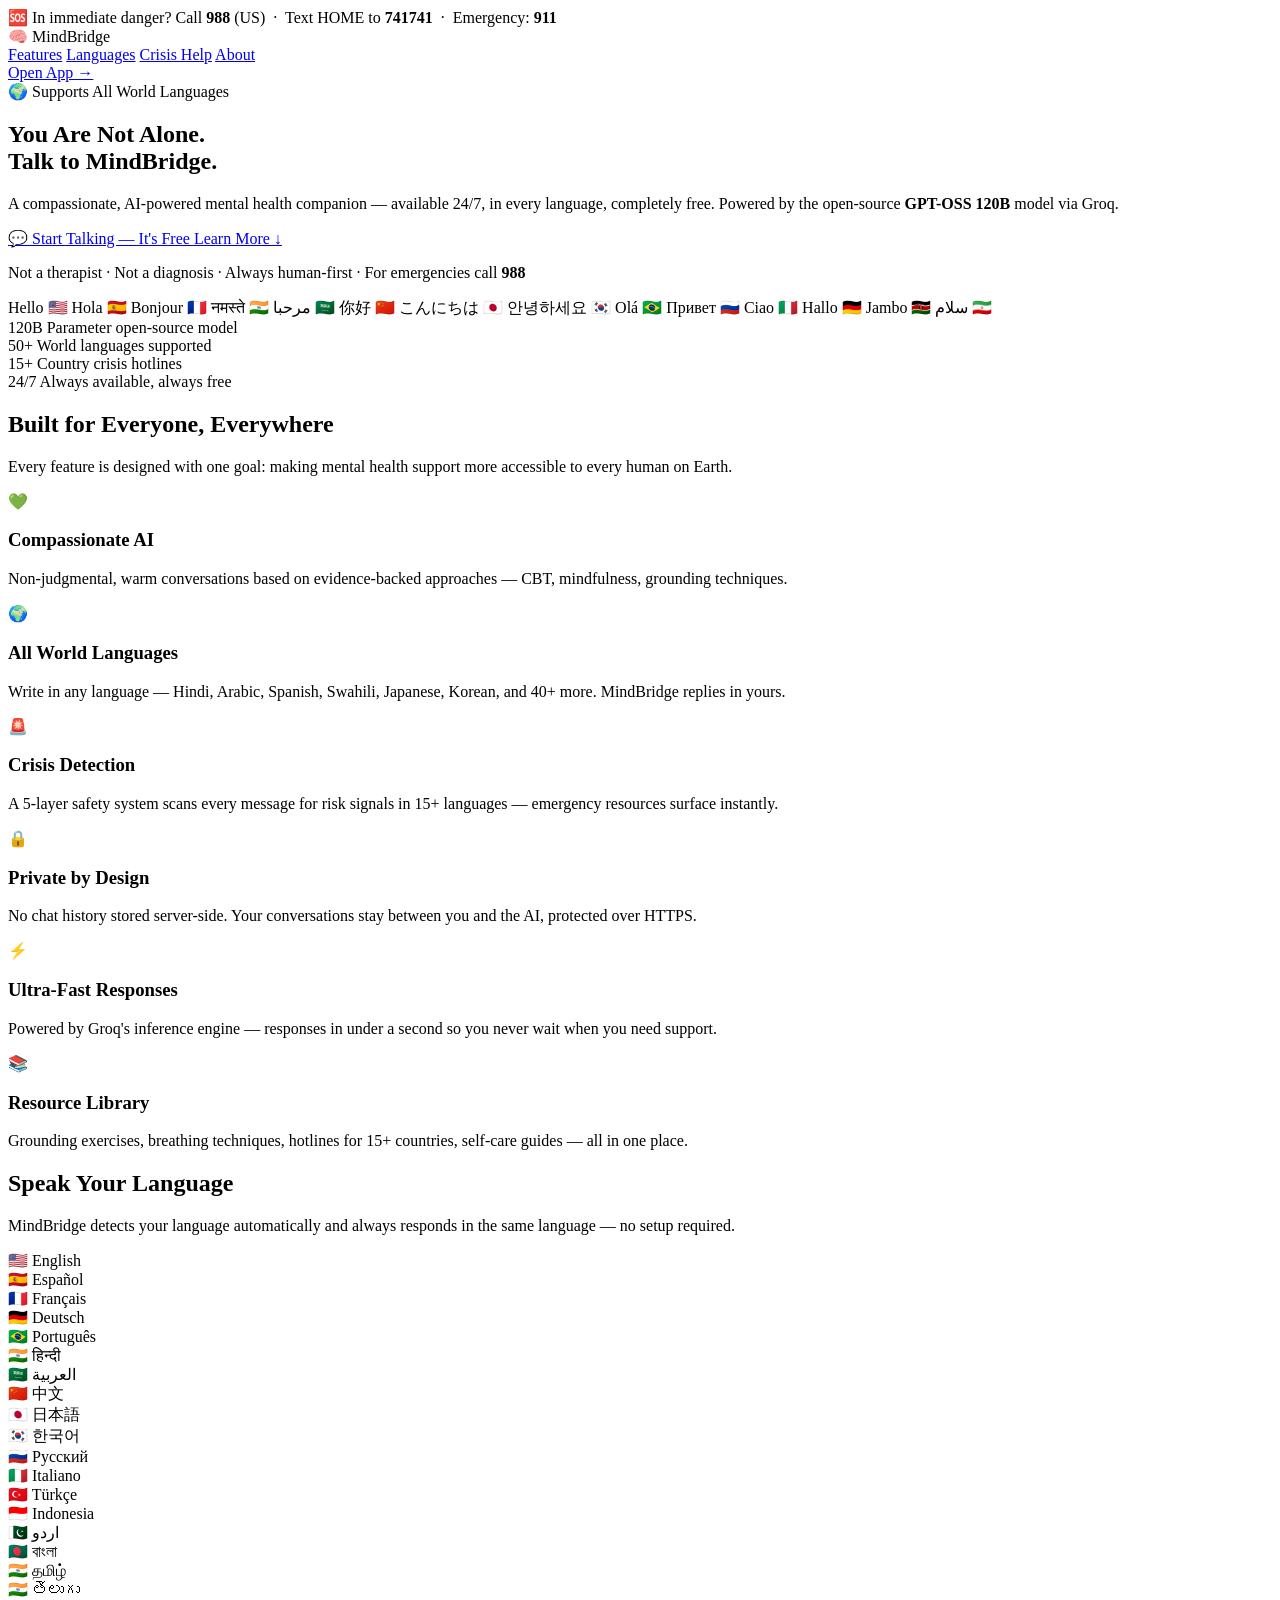
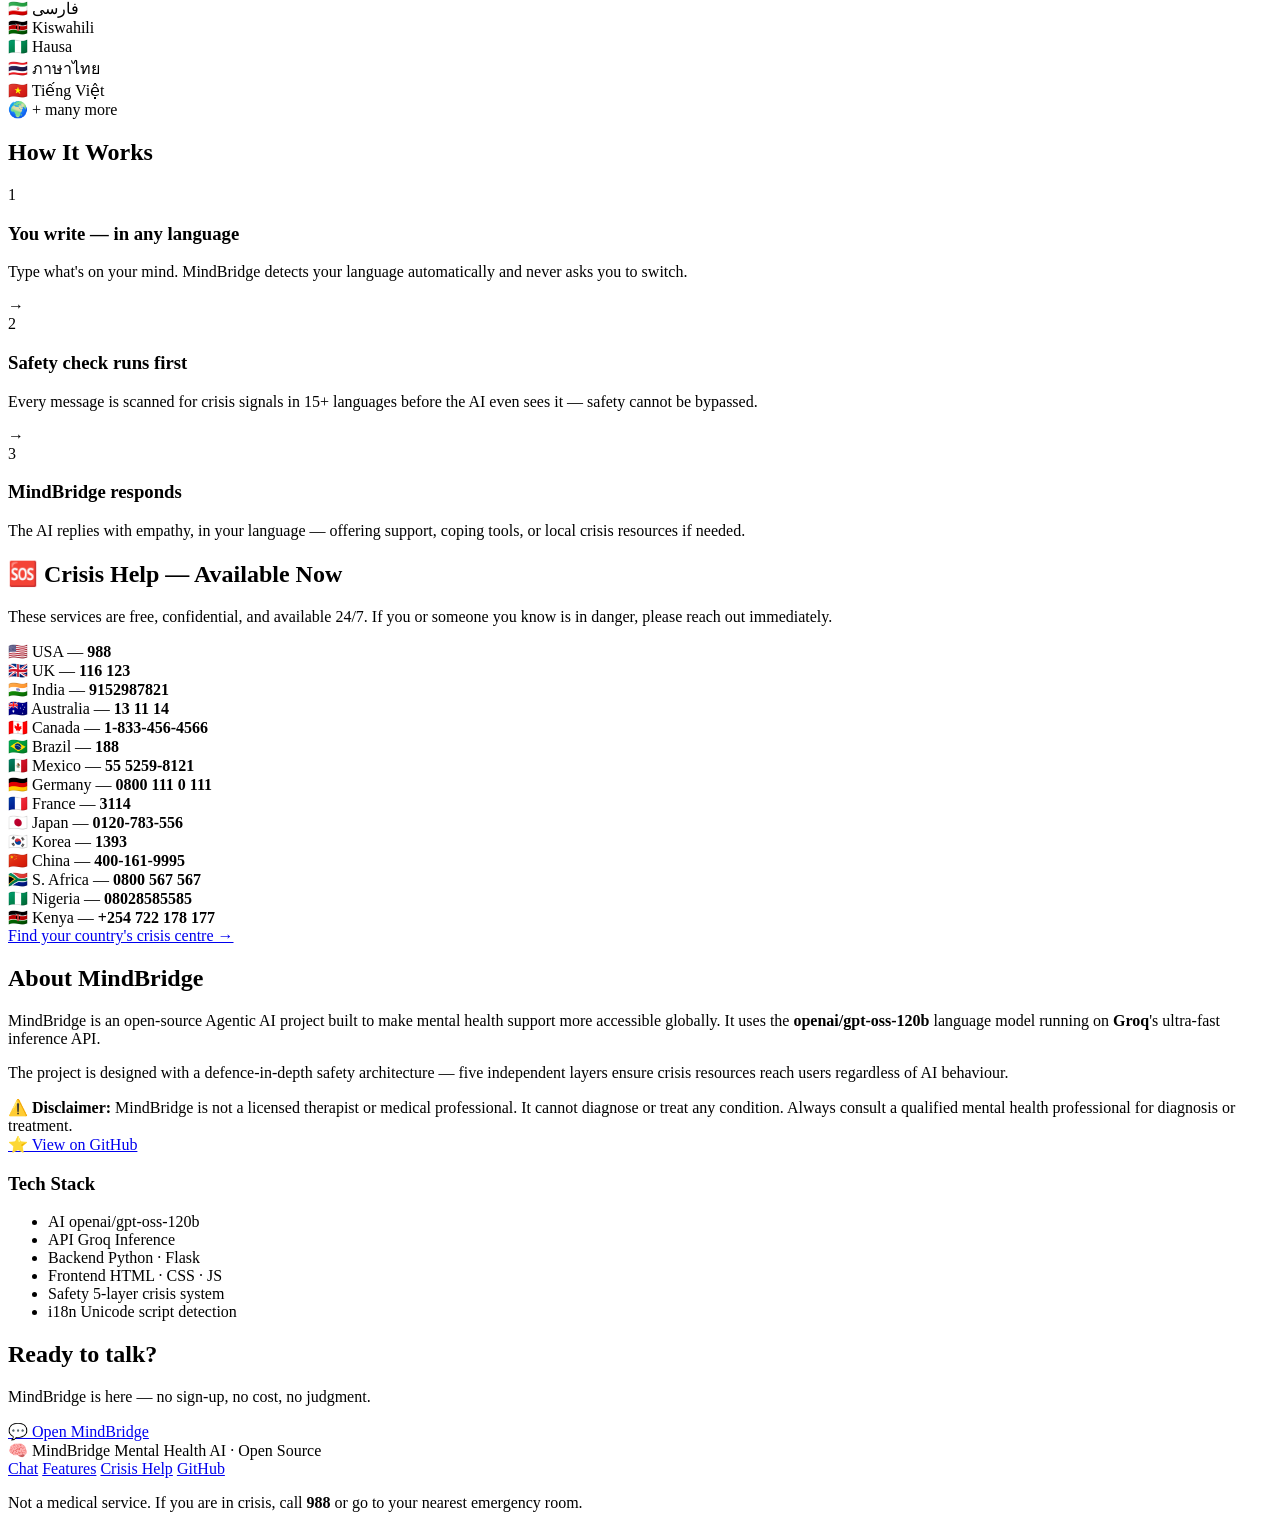
==== templates/landing.html @ 647d59ca "✨ Add landing/front page design - New templates/landing.html with full front-page layout:   · Sticky" ====
<!DOCTYPE html>
<html lang="en">
<head>
  <meta charset="UTF-8" />
  <meta name="viewport" content="width=device-width, initial-scale=1.0"/>
  <title>MindBridge — AI Mental Health Companion</title>
  <link rel="stylesheet" href="{{ url_for('static', filename='style.css') }}" />
</head>
<body class="landing-body">

  <!-- ── CRISIS STRIP ──────────────────────────────────────────── -->
  <div class="crisis-banner">
    🆘 In immediate danger? Call <strong>988</strong> (US) &nbsp;·&nbsp;
    Text HOME to <strong>741741</strong> &nbsp;·&nbsp;
    Emergency: <strong>911</strong>
  </div>

  <!-- ── NAV ───────────────────────────────────────────────────── -->
  <header class="lp-nav">
    <div class="lp-nav-inner">
      <div class="lp-brand">
        <span class="lp-brand-icon">🧠</span>
        <span class="lp-brand-name">MindBridge</span>
      </div>
      <nav class="lp-nav-links">
        <a href="#features">Features</a>
        <a href="#languages">Languages</a>
        <a href="#hotlines">Crisis Help</a>
        <a href="#about">About</a>
      </nav>
      <a href="/app" class="lp-cta-btn lp-cta-sm">Open App →</a>
    </div>
  </header>

  <!-- ── HERO ──────────────────────────────────────────────────── -->
  <section class="lp-hero">
    <div class="lp-hero-inner">
      <div class="lp-hero-badge">🌍 Supports All World Languages</div>
      <h1 class="lp-hero-title">
        You Are Not Alone.<br/>
        <span class="lp-hero-accent">Talk to MindBridge.</span>
      </h1>
      <p class="lp-hero-sub">
        A compassionate, AI-powered mental health companion —
        available 24/7, in every language, completely free.
        Powered by the open-source <strong>GPT-OSS 120B</strong> model via Groq.
      </p>
      <div class="lp-hero-actions">
        <a href="/app" class="lp-cta-btn lp-cta-primary">
          💬 Start Talking — It's Free
        </a>
        <a href="#features" class="lp-cta-btn lp-cta-ghost">
          Learn More ↓
        </a>
      </div>
      <p class="lp-hero-disclaimer">
        Not a therapist · Not a diagnosis · Always human-first ·
        For emergencies call <strong>988</strong>
      </p>
    </div>

    <!-- Floating language pills -->
    <div class="lp-lang-float" aria-hidden="true">
      <span class="lp-pill">Hello 🇺🇸</span>
      <span class="lp-pill">Hola 🇪🇸</span>
      <span class="lp-pill">Bonjour 🇫🇷</span>
      <span class="lp-pill">नमस्ते 🇮🇳</span>
      <span class="lp-pill">مرحبا 🇸🇦</span>
      <span class="lp-pill">你好 🇨🇳</span>
      <span class="lp-pill">こんにちは 🇯🇵</span>
      <span class="lp-pill">안녕하세요 🇰🇷</span>
      <span class="lp-pill">Olá 🇧🇷</span>
      <span class="lp-pill">Привет 🇷🇺</span>
      <span class="lp-pill">Ciao 🇮🇹</span>
      <span class="lp-pill">Hallo 🇩🇪</span>
      <span class="lp-pill">Jambo 🇰🇪</span>
      <span class="lp-pill">سلام 🇮🇷</span>
    </div>
  </section>

  <!-- ── STATS STRIP ─────────────────────────────────────────── -->
  <section class="lp-stats">
    <div class="lp-stats-inner">
      <div class="lp-stat">
        <span class="lp-stat-num">120B</span>
        <span class="lp-stat-label">Parameter open-source model</span>
      </div>
      <div class="lp-stat">
        <span class="lp-stat-num">50+</span>
        <span class="lp-stat-label">World languages supported</span>
      </div>
      <div class="lp-stat">
        <span class="lp-stat-num">15+</span>
        <span class="lp-stat-label">Country crisis hotlines</span>
      </div>
      <div class="lp-stat">
        <span class="lp-stat-num">24/7</span>
        <span class="lp-stat-label">Always available, always free</span>
      </div>
    </div>
  </section>

  <!-- ── FEATURES ───────────────────────────────────────────── -->
  <section class="lp-section" id="features">
    <div class="lp-section-inner">
      <h2 class="lp-section-title">Built for Everyone, Everywhere</h2>
      <p class="lp-section-sub">
        Every feature is designed with one goal: making mental health
        support more accessible to every human on Earth.
      </p>
      <div class="lp-features-grid">

        <div class="lp-feature-card">
          <div class="lp-feature-icon">💚</div>
          <h3>Compassionate AI</h3>
          <p>Non-judgmental, warm conversations based on evidence-backed
          approaches — CBT, mindfulness, grounding techniques.</p>
        </div>

        <div class="lp-feature-card">
          <div class="lp-feature-icon">🌍</div>
          <h3>All World Languages</h3>
          <p>Write in any language — Hindi, Arabic, Spanish, Swahili,
          Japanese, Korean, and 40+ more. MindBridge replies in yours.</p>
        </div>

        <div class="lp-feature-card">
          <div class="lp-feature-icon">🚨</div>
          <h3>Crisis Detection</h3>
          <p>A 5-layer safety system scans every message for risk signals
          in 15+ languages — emergency resources surface instantly.</p>
        </div>

        <div class="lp-feature-card">
          <div class="lp-feature-icon">🔒</div>
          <h3>Private by Design</h3>
          <p>No chat history stored server-side. Your conversations stay
          between you and the AI, protected over HTTPS.</p>
        </div>

        <div class="lp-feature-card">
          <div class="lp-feature-icon">⚡</div>
          <h3>Ultra-Fast Responses</h3>
          <p>Powered by Groq's inference engine — responses in under
          a second so you never wait when you need support.</p>
        </div>

        <div class="lp-feature-card">
          <div class="lp-feature-icon">📚</div>
          <h3>Resource Library</h3>
          <p>Grounding exercises, breathing techniques, hotlines for
          15+ countries, self-care guides — all in one place.</p>
        </div>

      </div>
    </div>
  </section>

  <!-- ── LANGUAGES ──────────────────────────────────────────── -->
  <section class="lp-section lp-section-alt" id="languages">
    <div class="lp-section-inner">
      <h2 class="lp-section-title">Speak Your Language</h2>
      <p class="lp-section-sub">
        MindBridge detects your language automatically and always
        responds in the same language — no setup required.
      </p>
      <div class="lp-lang-grid">
        <div class="lp-lang-card">🇺🇸 English</div>
        <div class="lp-lang-card">🇪🇸 Español</div>
        <div class="lp-lang-card">🇫🇷 Français</div>
        <div class="lp-lang-card">🇩🇪 Deutsch</div>
        <div class="lp-lang-card">🇧🇷 Português</div>
        <div class="lp-lang-card">🇮🇳 हिन्दी</div>
        <div class="lp-lang-card">🇸🇦 العربية</div>
        <div class="lp-lang-card">🇨🇳 中文</div>
        <div class="lp-lang-card">🇯🇵 日本語</div>
        <div class="lp-lang-card">🇰🇷 한국어</div>
        <div class="lp-lang-card">🇷🇺 Русский</div>
        <div class="lp-lang-card">🇮🇹 Italiano</div>
        <div class="lp-lang-card">🇹🇷 Türkçe</div>
        <div class="lp-lang-card">🇮🇩 Indonesia</div>
        <div class="lp-lang-card">🇵🇰 اردو</div>
        <div class="lp-lang-card">🇧🇩 বাংলা</div>
        <div class="lp-lang-card">🇮🇳 தமிழ்</div>
        <div class="lp-lang-card">🇮🇳 తెలుగు</div>
        <div class="lp-lang-card">🇮🇷 فارسی</div>
        <div class="lp-lang-card">🇰🇪 Kiswahili</div>
        <div class="lp-lang-card">🇳🇬 Hausa</div>
        <div class="lp-lang-card">🇹🇭 ภาษาไทย</div>
        <div class="lp-lang-card">🇻🇳 Tiếng Việt</div>
        <div class="lp-lang-card">🌍 + many more</div>
      </div>
    </div>
  </section>

  <!-- ── HOW IT WORKS ─────────────────────────────────────────── -->
  <section class="lp-section" id="how">
    <div class="lp-section-inner">
      <h2 class="lp-section-title">How It Works</h2>
      <div class="lp-steps">
        <div class="lp-step">
          <div class="lp-step-num">1</div>
          <div class="lp-step-body">
            <h3>You write — in any language</h3>
            <p>Type what's on your mind. MindBridge detects your language
            automatically and never asks you to switch.</p>
          </div>
        </div>
        <div class="lp-step-arrow">→</div>
        <div class="lp-step">
          <div class="lp-step-num">2</div>
          <div class="lp-step-body">
            <h3>Safety check runs first</h3>
            <p>Every message is scanned for crisis signals in 15+ languages
            before the AI even sees it — safety cannot be bypassed.</p>
          </div>
        </div>
        <div class="lp-step-arrow">→</div>
        <div class="lp-step">
          <div class="lp-step-num">3</div>
          <div class="lp-step-body">
            <h3>MindBridge responds</h3>
            <p>The AI replies with empathy, in your language — offering
            support, coping tools, or local crisis resources if needed.</p>
          </div>
        </div>
      </div>
    </div>
  </section>

  <!-- ── CRISIS HOTLINES ─────────────────────────────────────── -->
  <section class="lp-section lp-section-crisis" id="hotlines">
    <div class="lp-section-inner">
      <h2 class="lp-section-title lp-title-light">
        🆘 Crisis Help — Available Now
      </h2>
      <p class="lp-section-sub lp-sub-light">
        These services are free, confidential, and available 24/7.
        If you or someone you know is in danger, please reach out immediately.
      </p>
      <div class="lp-hotline-grid">
        <div class="lp-hotline">🇺🇸 USA — <strong>988</strong></div>
        <div class="lp-hotline">🇬🇧 UK — <strong>116 123</strong></div>
        <div class="lp-hotline">🇮🇳 India — <strong>9152987821</strong></div>
        <div class="lp-hotline">🇦🇺 Australia — <strong>13 11 14</strong></div>
        <div class="lp-hotline">🇨🇦 Canada — <strong>1-833-456-4566</strong></div>
        <div class="lp-hotline">🇧🇷 Brazil — <strong>188</strong></div>
        <div class="lp-hotline">🇲🇽 Mexico — <strong>55 5259-8121</strong></div>
        <div class="lp-hotline">🇩🇪 Germany — <strong>0800 111 0 111</strong></div>
        <div class="lp-hotline">🇫🇷 France — <strong>3114</strong></div>
        <div class="lp-hotline">🇯🇵 Japan — <strong>0120-783-556</strong></div>
        <div class="lp-hotline">🇰🇷 Korea — <strong>1393</strong></div>
        <div class="lp-hotline">🇨🇳 China — <strong>400-161-9995</strong></div>
        <div class="lp-hotline">🇿🇦 S. Africa — <strong>0800 567 567</strong></div>
        <div class="lp-hotline">🇳🇬 Nigeria — <strong>08028585585</strong></div>
        <div class="lp-hotline">🇰🇪 Kenya — <strong>+254 722 178 177</strong></div>
      </div>
      <a href="https://www.iasp.info/resources/Crisis_Centres/"
         target="_blank" class="lp-hotline-more">
        Find your country's crisis centre →
      </a>
    </div>
  </section>

  <!-- ── ABOUT / DISCLAIMER ──────────────────────────────────── -->
  <section class="lp-section" id="about">
    <div class="lp-section-inner lp-about-grid">
      <div class="lp-about-text">
        <h2 class="lp-section-title lp-title-left">About MindBridge</h2>
        <p>MindBridge is an open-source Agentic AI project built to make
        mental health support more accessible globally. It uses the
        <strong>openai/gpt-oss-120b</strong> language model running on
        <strong>Groq</strong>'s ultra-fast inference API.</p>
        <p>The project is designed with a defence-in-depth safety
        architecture — five independent layers ensure crisis resources
        reach users regardless of AI behaviour.</p>
        <div class="lp-about-disclaimer">
          <strong>⚠️ Disclaimer:</strong> MindBridge is not a licensed
          therapist or medical professional. It cannot diagnose or treat
          any condition. Always consult a qualified mental health
          professional for diagnosis or treatment.
        </div>
        <a href="https://github.com/tanyadi219/Agentic-AI-Mental-Health-Awareness"
           target="_blank" class="lp-github-btn">
          ⭐ View on GitHub
        </a>
      </div>
      <div class="lp-tech-stack">
        <h3>Tech Stack</h3>
        <ul>
          <li><span class="lp-tech-badge">AI</span> openai/gpt-oss-120b</li>
          <li><span class="lp-tech-badge">API</span> Groq Inference</li>
          <li><span class="lp-tech-badge">Backend</span> Python · Flask</li>
          <li><span class="lp-tech-badge">Frontend</span> HTML · CSS · JS</li>
          <li><span class="lp-tech-badge">Safety</span> 5-layer crisis system</li>
          <li><span class="lp-tech-badge">i18n</span> Unicode script detection</li>
        </ul>
      </div>
    </div>
  </section>

  <!-- ── FOOTER CTA ─────────────────────────────────────────── -->
  <section class="lp-footer-cta">
    <div class="lp-footer-cta-inner">
      <h2>Ready to talk?</h2>
      <p>MindBridge is here — no sign-up, no cost, no judgment.</p>
      <a href="/app" class="lp-cta-btn lp-cta-primary lp-cta-lg">
        💬 Open MindBridge
      </a>
    </div>
  </section>

  <!-- ── FOOTER ─────────────────────────────────────────────── -->
  <footer class="lp-footer">
    <div class="lp-footer-inner">
      <div class="lp-footer-brand">
        <span>🧠 MindBridge</span>
        <span class="lp-footer-tagline">Mental Health AI · Open Source</span>
      </div>
      <div class="lp-footer-links">
        <a href="/app">Chat</a>
        <a href="#features">Features</a>
        <a href="#hotlines">Crisis Help</a>
        <a href="https://github.com/tanyadi219/Agentic-AI-Mental-Health-Awareness"
           target="_blank">GitHub</a>
      </div>
      <p class="lp-footer-note">
        Not a medical service. If you are in crisis, call
        <strong>988</strong> or go to your nearest emergency room.
      </p>
    </div>
  </footer>

</body>
</html>
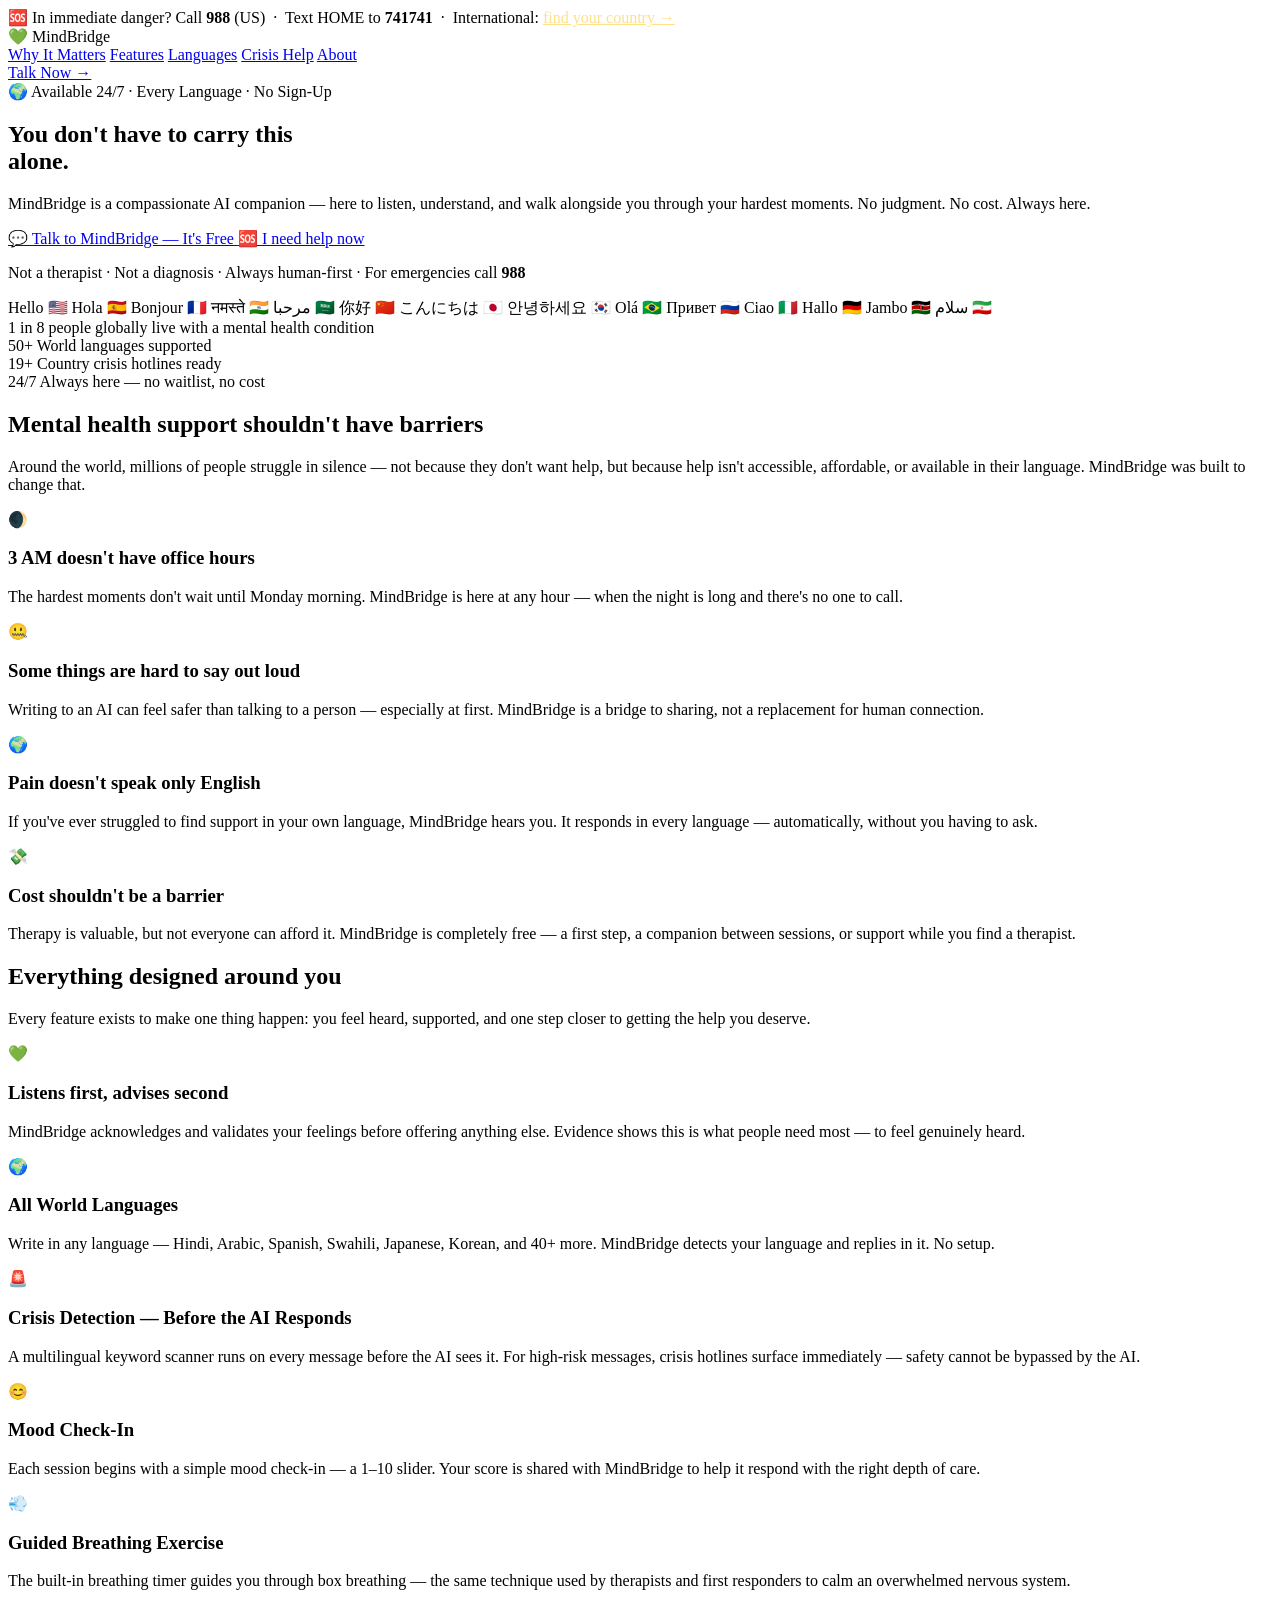
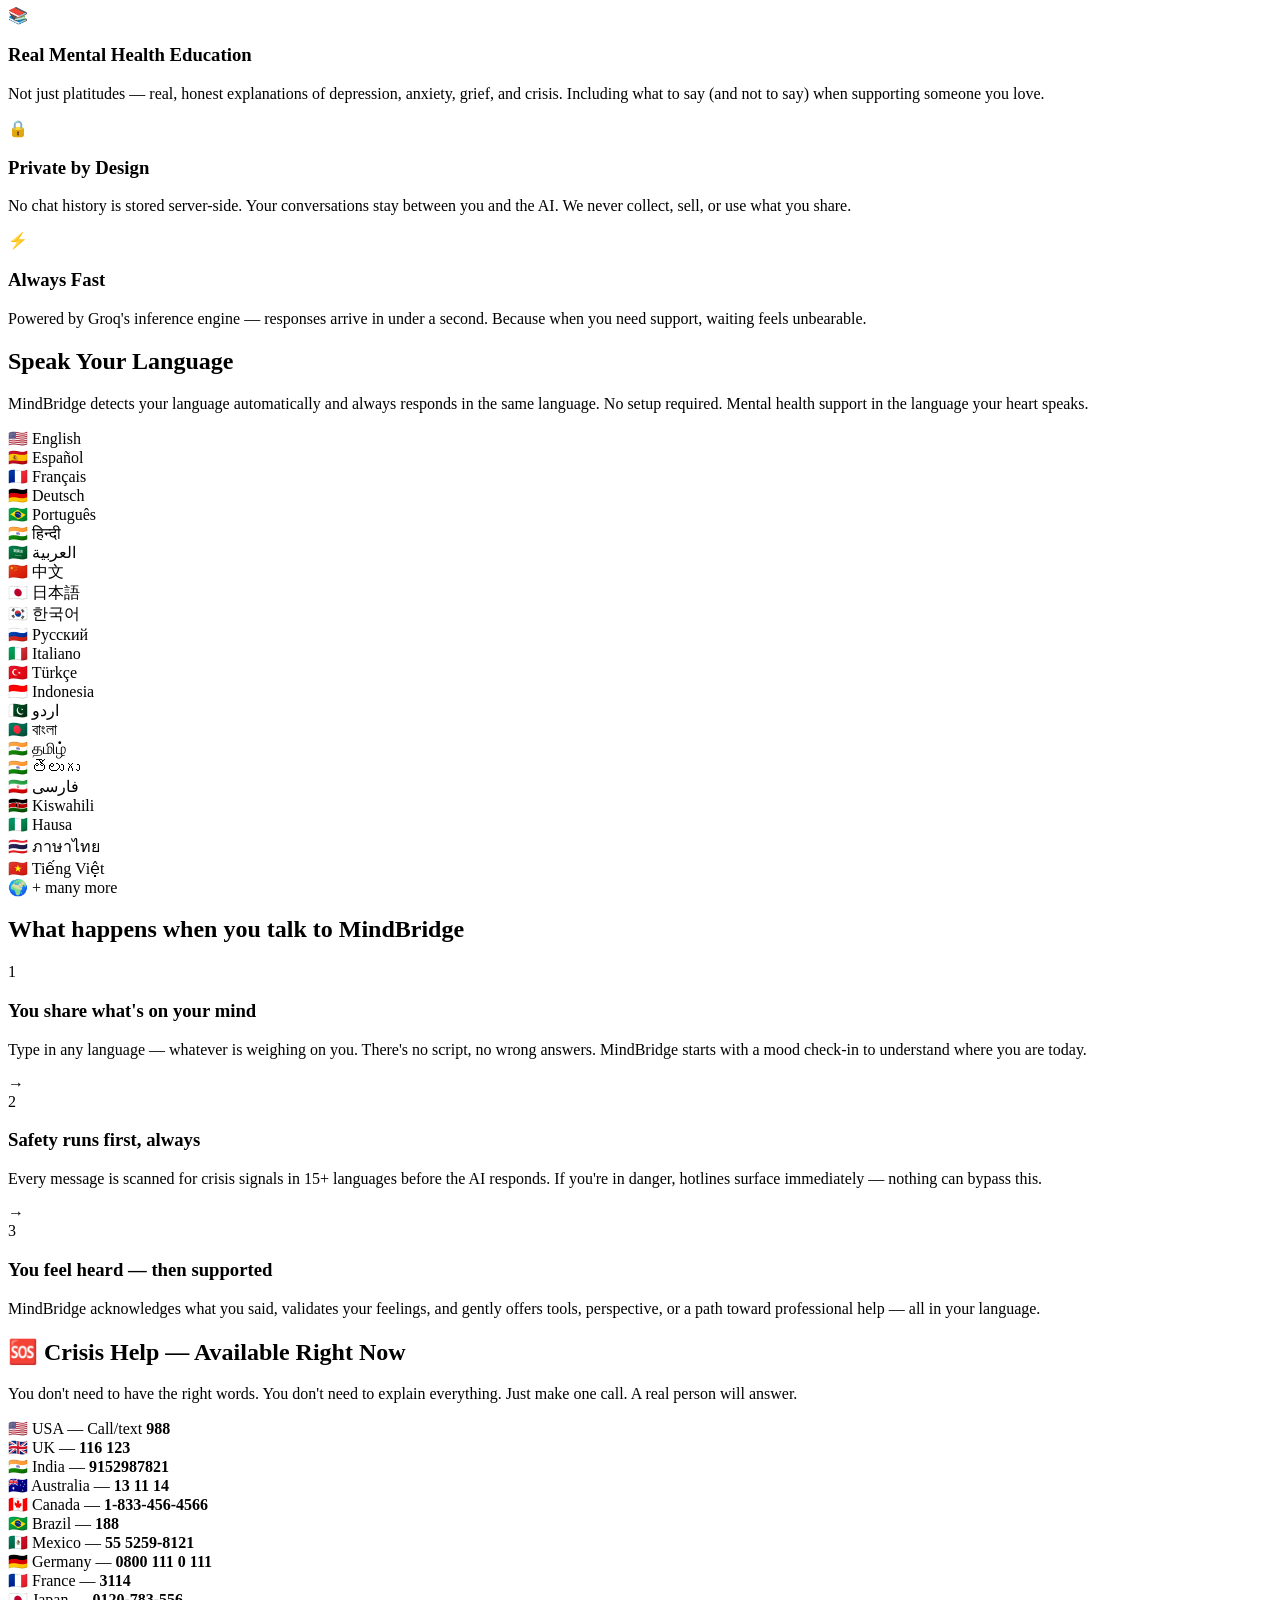
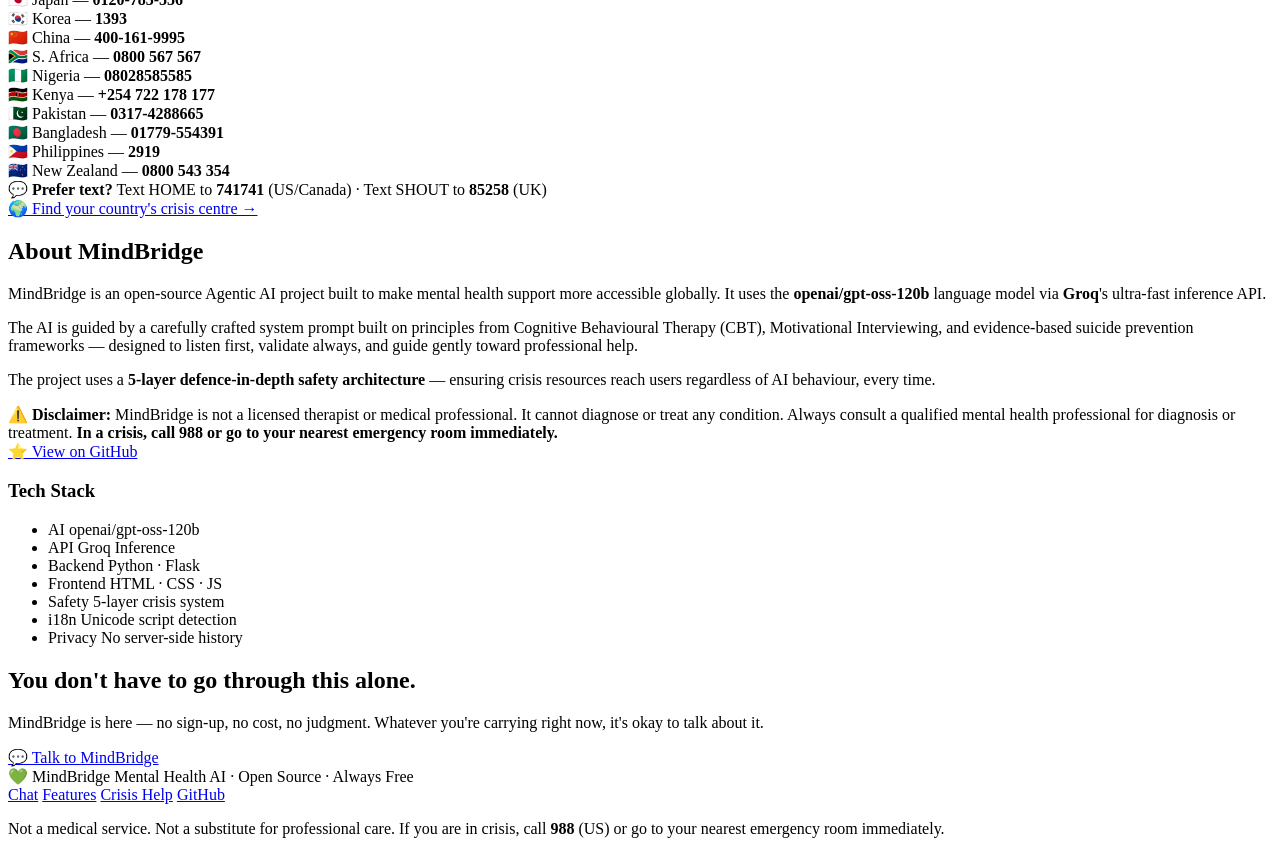
==== commit ea7f9ef2: "Enhance mental health & crisis support across all files - app.py: Rewrite system prompt with 9-step " ====
--- a/templates/landing.html
+++ b/templates/landing.html
@@ -12,45 +12,46 @@
   <div class="crisis-banner">
     🆘 In immediate danger? Call <strong>988</strong> (US) &nbsp;·&nbsp;
     Text HOME to <strong>741741</strong> &nbsp;·&nbsp;
-    Emergency: <strong>911</strong>
+    International: <a href="https://www.iasp.info/resources/Crisis_Centres/" target="_blank" style="color:#ffe08a;">find your country →</a>
   </div>
 
   <!-- ── NAV ───────────────────────────────────────────────────── -->
   <header class="lp-nav">
     <div class="lp-nav-inner">
       <div class="lp-brand">
-        <span class="lp-brand-icon">🧠</span>
+        <span class="lp-brand-icon">💚</span>
         <span class="lp-brand-name">MindBridge</span>
       </div>
       <nav class="lp-nav-links">
+        <a href="#why">Why It Matters</a>
         <a href="#features">Features</a>
         <a href="#languages">Languages</a>
         <a href="#hotlines">Crisis Help</a>
         <a href="#about">About</a>
       </nav>
-      <a href="/app" class="lp-cta-btn lp-cta-sm">Open App →</a>
+      <a href="/app" class="lp-cta-btn lp-cta-sm">Talk Now →</a>
     </div>
   </header>
 
   <!-- ── HERO ──────────────────────────────────────────────────── -->
   <section class="lp-hero">
     <div class="lp-hero-inner">
-      <div class="lp-hero-badge">🌍 Supports All World Languages</div>
+      <div class="lp-hero-badge">🌍 Available 24/7 · Every Language · No Sign-Up</div>
       <h1 class="lp-hero-title">
-        You Are Not Alone.<br/>
-        <span class="lp-hero-accent">Talk to MindBridge.</span>
+        You don't have to carry this<br/>
+        <span class="lp-hero-accent">alone.</span>
       </h1>
       <p class="lp-hero-sub">
-        A compassionate, AI-powered mental health companion —
-        available 24/7, in every language, completely free.
-        Powered by the open-source <strong>GPT-OSS 120B</strong> model via Groq.
+        MindBridge is a compassionate AI companion — here to listen, understand,
+        and walk alongside you through your hardest moments.
+        No judgment. No cost. Always here.
       </p>
       <div class="lp-hero-actions">
         <a href="/app" class="lp-cta-btn lp-cta-primary">
-          💬 Start Talking — It's Free
+          💬 Talk to MindBridge — It's Free
         </a>
-        <a href="#features" class="lp-cta-btn lp-cta-ghost">
-          Learn More ↓
+        <a href="#hotlines" class="lp-cta-btn lp-cta-ghost lp-cta-crisis">
+          🆘 I need help now
         </a>
       </div>
       <p class="lp-hero-disclaimer">
@@ -82,74 +83,119 @@
   <section class="lp-stats">
     <div class="lp-stats-inner">
       <div class="lp-stat">
-        <span class="lp-stat-num">120B</span>
-        <span class="lp-stat-label">Parameter open-source model</span>
+        <span class="lp-stat-num">1 in 8</span>
+        <span class="lp-stat-label">people globally live with a mental health condition</span>
       </div>
       <div class="lp-stat">
         <span class="lp-stat-num">50+</span>
         <span class="lp-stat-label">World languages supported</span>
       </div>
       <div class="lp-stat">
-        <span class="lp-stat-num">15+</span>
-        <span class="lp-stat-label">Country crisis hotlines</span>
+        <span class="lp-stat-num">19+</span>
+        <span class="lp-stat-label">Country crisis hotlines ready</span>
       </div>
       <div class="lp-stat">
         <span class="lp-stat-num">24/7</span>
-        <span class="lp-stat-label">Always available, always free</span>
+        <span class="lp-stat-label">Always here — no waitlist, no cost</span>
+      </div>
+    </div>
+  </section>
+
+  <!-- ── WHY IT MATTERS ─────────────────────────────────────── -->
+  <section class="lp-section" id="why">
+    <div class="lp-section-inner">
+      <h2 class="lp-section-title">Mental health support shouldn't have barriers</h2>
+      <p class="lp-section-sub">
+        Around the world, millions of people struggle in silence — not because they don't want help,
+        but because help isn't accessible, affordable, or available in their language.
+        MindBridge was built to change that.
+      </p>
+      <div class="lp-why-grid">
+
+        <div class="lp-why-card">
+          <div class="lp-why-icon">🌒</div>
+          <h3>3 AM doesn't have office hours</h3>
+          <p>The hardest moments don't wait until Monday morning. MindBridge is here at any hour — when the night is long and there's no one to call.</p>
+        </div>
+
+        <div class="lp-why-card">
+          <div class="lp-why-icon">🤐</div>
+          <h3>Some things are hard to say out loud</h3>
+          <p>Writing to an AI can feel safer than talking to a person — especially at first. MindBridge is a bridge to sharing, not a replacement for human connection.</p>
+        </div>
+
+        <div class="lp-why-card">
+          <div class="lp-why-icon">🌍</div>
+          <h3>Pain doesn't speak only English</h3>
+          <p>If you've ever struggled to find support in your own language, MindBridge hears you. It responds in every language — automatically, without you having to ask.</p>
+        </div>
+
+        <div class="lp-why-card">
+          <div class="lp-why-icon">💸</div>
+          <h3>Cost shouldn't be a barrier</h3>
+          <p>Therapy is valuable, but not everyone can afford it. MindBridge is completely free — a first step, a companion between sessions, or support while you find a therapist.</p>
+        </div>
+
       </div>
     </div>
   </section>
 
   <!-- ── FEATURES ───────────────────────────────────────────── -->
-  <section class="lp-section" id="features">
-    <div class="lp-section-inner">
-      <h2 class="lp-section-title">Built for Everyone, Everywhere</h2>
+  <section class="lp-section lp-section-alt" id="features">
+    <div class="lp-section-inner">
+      <h2 class="lp-section-title">Everything designed around you</h2>
       <p class="lp-section-sub">
-        Every feature is designed with one goal: making mental health
-        support more accessible to every human on Earth.
+        Every feature exists to make one thing happen: you feel heard, supported,
+        and one step closer to getting the help you deserve.
       </p>
       <div class="lp-features-grid">
 
         <div class="lp-feature-card">
           <div class="lp-feature-icon">💚</div>
-          <h3>Compassionate AI</h3>
-          <p>Non-judgmental, warm conversations based on evidence-backed
-          approaches — CBT, mindfulness, grounding techniques.</p>
+          <h3>Listens first, advises second</h3>
+          <p>MindBridge acknowledges and validates your feelings before offering anything else. Evidence shows this is what people need most — to feel genuinely heard.</p>
         </div>
 
         <div class="lp-feature-card">
           <div class="lp-feature-icon">🌍</div>
           <h3>All World Languages</h3>
-          <p>Write in any language — Hindi, Arabic, Spanish, Swahili,
-          Japanese, Korean, and 40+ more. MindBridge replies in yours.</p>
+          <p>Write in any language — Hindi, Arabic, Spanish, Swahili, Japanese, Korean, and 40+ more. MindBridge detects your language and replies in it. No setup.</p>
         </div>
 
         <div class="lp-feature-card">
           <div class="lp-feature-icon">🚨</div>
-          <h3>Crisis Detection</h3>
-          <p>A 5-layer safety system scans every message for risk signals
-          in 15+ languages — emergency resources surface instantly.</p>
+          <h3>Crisis Detection — Before the AI Responds</h3>
+          <p>A multilingual keyword scanner runs on every message before the AI sees it. For high-risk messages, crisis hotlines surface immediately — safety cannot be bypassed by the AI.</p>
+        </div>
+
+        <div class="lp-feature-card">
+          <div class="lp-feature-icon">😊</div>
+          <h3>Mood Check-In</h3>
+          <p>Each session begins with a simple mood check-in — a 1–10 slider. Your score is shared with MindBridge to help it respond with the right depth of care.</p>
+        </div>
+
+        <div class="lp-feature-card">
+          <div class="lp-feature-icon">💨</div>
+          <h3>Guided Breathing Exercise</h3>
+          <p>The built-in breathing timer guides you through box breathing — the same technique used by therapists and first responders to calm an overwhelmed nervous system.</p>
+        </div>
+
+        <div class="lp-feature-card">
+          <div class="lp-feature-icon">📚</div>
+          <h3>Real Mental Health Education</h3>
+          <p>Not just platitudes — real, honest explanations of depression, anxiety, grief, and crisis. Including what to say (and not to say) when supporting someone you love.</p>
         </div>
 
         <div class="lp-feature-card">
           <div class="lp-feature-icon">🔒</div>
           <h3>Private by Design</h3>
-          <p>No chat history stored server-side. Your conversations stay
-          between you and the AI, protected over HTTPS.</p>
+          <p>No chat history is stored server-side. Your conversations stay between you and the AI. We never collect, sell, or use what you share.</p>
         </div>
 
         <div class="lp-feature-card">
           <div class="lp-feature-icon">⚡</div>
-          <h3>Ultra-Fast Responses</h3>
-          <p>Powered by Groq's inference engine — responses in under
-          a second so you never wait when you need support.</p>
-        </div>
-
-        <div class="lp-feature-card">
-          <div class="lp-feature-icon">📚</div>
-          <h3>Resource Library</h3>
-          <p>Grounding exercises, breathing techniques, hotlines for
-          15+ countries, self-care guides — all in one place.</p>
+          <h3>Always Fast</h3>
+          <p>Powered by Groq's inference engine — responses arrive in under a second. Because when you need support, waiting feels unbearable.</p>
         </div>
 
       </div>
@@ -157,12 +203,12 @@
   </section>
 
   <!-- ── LANGUAGES ──────────────────────────────────────────── -->
-  <section class="lp-section lp-section-alt" id="languages">
+  <section class="lp-section" id="languages">
     <div class="lp-section-inner">
       <h2 class="lp-section-title">Speak Your Language</h2>
       <p class="lp-section-sub">
-        MindBridge detects your language automatically and always
-        responds in the same language — no setup required.
+        MindBridge detects your language automatically and always responds in the same language.
+        No setup required. Mental health support in the language your heart speaks.
       </p>
       <div class="lp-lang-grid">
         <div class="lp-lang-card">🇺🇸 English</div>
@@ -194,34 +240,31 @@
   </section>
 
   <!-- ── HOW IT WORKS ─────────────────────────────────────────── -->
-  <section class="lp-section" id="how">
-    <div class="lp-section-inner">
-      <h2 class="lp-section-title">How It Works</h2>
+  <section class="lp-section lp-section-alt" id="how">
+    <div class="lp-section-inner">
+      <h2 class="lp-section-title">What happens when you talk to MindBridge</h2>
       <div class="lp-steps">
         <div class="lp-step">
           <div class="lp-step-num">1</div>
           <div class="lp-step-body">
-            <h3>You write — in any language</h3>
-            <p>Type what's on your mind. MindBridge detects your language
-            automatically and never asks you to switch.</p>
+            <h3>You share what's on your mind</h3>
+            <p>Type in any language — whatever is weighing on you. There's no script, no wrong answers. MindBridge starts with a mood check-in to understand where you are today.</p>
           </div>
         </div>
         <div class="lp-step-arrow">→</div>
         <div class="lp-step">
           <div class="lp-step-num">2</div>
           <div class="lp-step-body">
-            <h3>Safety check runs first</h3>
-            <p>Every message is scanned for crisis signals in 15+ languages
-            before the AI even sees it — safety cannot be bypassed.</p>
+            <h3>Safety runs first, always</h3>
+            <p>Every message is scanned for crisis signals in 15+ languages before the AI responds. If you're in danger, hotlines surface immediately — nothing can bypass this.</p>
           </div>
         </div>
         <div class="lp-step-arrow">→</div>
         <div class="lp-step">
           <div class="lp-step-num">3</div>
           <div class="lp-step-body">
-            <h3>MindBridge responds</h3>
-            <p>The AI replies with empathy, in your language — offering
-            support, coping tools, or local crisis resources if needed.</p>
+            <h3>You feel heard — then supported</h3>
+            <p>MindBridge acknowledges what you said, validates your feelings, and gently offers tools, perspective, or a path toward professional help — all in your language.</p>
           </div>
         </div>
       </div>
@@ -232,14 +275,14 @@
   <section class="lp-section lp-section-crisis" id="hotlines">
     <div class="lp-section-inner">
       <h2 class="lp-section-title lp-title-light">
-        🆘 Crisis Help — Available Now
+        🆘 Crisis Help — Available Right Now
       </h2>
       <p class="lp-section-sub lp-sub-light">
-        These services are free, confidential, and available 24/7.
-        If you or someone you know is in danger, please reach out immediately.
+        You don't need to have the right words. You don't need to explain everything.
+        Just make one call. A real person will answer.
       </p>
       <div class="lp-hotline-grid">
-        <div class="lp-hotline">🇺🇸 USA — <strong>988</strong></div>
+        <div class="lp-hotline">🇺🇸 USA — Call/text <strong>988</strong></div>
         <div class="lp-hotline">🇬🇧 UK — <strong>116 123</strong></div>
         <div class="lp-hotline">🇮🇳 India — <strong>9152987821</strong></div>
         <div class="lp-hotline">🇦🇺 Australia — <strong>13 11 14</strong></div>
@@ -254,10 +297,17 @@
         <div class="lp-hotline">🇿🇦 S. Africa — <strong>0800 567 567</strong></div>
         <div class="lp-hotline">🇳🇬 Nigeria — <strong>08028585585</strong></div>
         <div class="lp-hotline">🇰🇪 Kenya — <strong>+254 722 178 177</strong></div>
+        <div class="lp-hotline">🇵🇰 Pakistan — <strong>0317-4288665</strong></div>
+        <div class="lp-hotline">🇧🇩 Bangladesh — <strong>01779-554391</strong></div>
+        <div class="lp-hotline">🇵🇭 Philippines — <strong>2919</strong></div>
+        <div class="lp-hotline">🇳🇿 New Zealand — <strong>0800 543 354</strong></div>
+      </div>
+      <div class="lp-crisis-text-line">
+        💬 <strong>Prefer text?</strong> Text HOME to <strong>741741</strong> (US/Canada) · Text SHOUT to <strong>85258</strong> (UK)
       </div>
       <a href="https://www.iasp.info/resources/Crisis_Centres/"
          target="_blank" class="lp-hotline-more">
-        Find your country's crisis centre →
+        🌍 Find your country's crisis centre →
       </a>
     </div>
   </section>
@@ -267,18 +317,11 @@
     <div class="lp-section-inner lp-about-grid">
       <div class="lp-about-text">
         <h2 class="lp-section-title lp-title-left">About MindBridge</h2>
-        <p>MindBridge is an open-source Agentic AI project built to make
-        mental health support more accessible globally. It uses the
-        <strong>openai/gpt-oss-120b</strong> language model running on
-        <strong>Groq</strong>'s ultra-fast inference API.</p>
-        <p>The project is designed with a defence-in-depth safety
-        architecture — five independent layers ensure crisis resources
-        reach users regardless of AI behaviour.</p>
+        <p>MindBridge is an open-source Agentic AI project built to make mental health support more accessible globally. It uses the <strong>openai/gpt-oss-120b</strong> language model via <strong>Groq</strong>'s ultra-fast inference API.</p>
+        <p>The AI is guided by a carefully crafted system prompt built on principles from Cognitive Behavioural Therapy (CBT), Motivational Interviewing, and evidence-based suicide prevention frameworks — designed to listen first, validate always, and guide gently toward professional help.</p>
+        <p>The project uses a <strong>5-layer defence-in-depth safety architecture</strong> — ensuring crisis resources reach users regardless of AI behaviour, every time.</p>
         <div class="lp-about-disclaimer">
-          <strong>⚠️ Disclaimer:</strong> MindBridge is not a licensed
-          therapist or medical professional. It cannot diagnose or treat
-          any condition. Always consult a qualified mental health
-          professional for diagnosis or treatment.
+          <strong>⚠️ Disclaimer:</strong> MindBridge is not a licensed therapist or medical professional. It cannot diagnose or treat any condition. Always consult a qualified mental health professional for diagnosis or treatment. <strong>In a crisis, call 988 or go to your nearest emergency room immediately.</strong>
         </div>
         <a href="https://github.com/tanyadi219/Agentic-AI-Mental-Health-Awareness"
            target="_blank" class="lp-github-btn">
@@ -294,6 +337,7 @@
           <li><span class="lp-tech-badge">Frontend</span> HTML · CSS · JS</li>
           <li><span class="lp-tech-badge">Safety</span> 5-layer crisis system</li>
           <li><span class="lp-tech-badge">i18n</span> Unicode script detection</li>
+          <li><span class="lp-tech-badge">Privacy</span> No server-side history</li>
         </ul>
       </div>
     </div>
@@ -302,10 +346,10 @@
   <!-- ── FOOTER CTA ─────────────────────────────────────────── -->
   <section class="lp-footer-cta">
     <div class="lp-footer-cta-inner">
-      <h2>Ready to talk?</h2>
-      <p>MindBridge is here — no sign-up, no cost, no judgment.</p>
+      <h2>You don't have to go through this alone.</h2>
+      <p>MindBridge is here — no sign-up, no cost, no judgment. Whatever you're carrying right now, it's okay to talk about it.</p>
       <a href="/app" class="lp-cta-btn lp-cta-primary lp-cta-lg">
-        💬 Open MindBridge
+        💬 Talk to MindBridge
       </a>
     </div>
   </section>
@@ -314,8 +358,8 @@
   <footer class="lp-footer">
     <div class="lp-footer-inner">
       <div class="lp-footer-brand">
-        <span>🧠 MindBridge</span>
-        <span class="lp-footer-tagline">Mental Health AI · Open Source</span>
+        <span>💚 MindBridge</span>
+        <span class="lp-footer-tagline">Mental Health AI · Open Source · Always Free</span>
       </div>
       <div class="lp-footer-links">
         <a href="/app">Chat</a>
@@ -325,8 +369,8 @@
            target="_blank">GitHub</a>
       </div>
       <p class="lp-footer-note">
-        Not a medical service. If you are in crisis, call
-        <strong>988</strong> or go to your nearest emergency room.
+        Not a medical service. Not a substitute for professional care.
+        If you are in crisis, call <strong>988</strong> (US) or go to your nearest emergency room immediately.
       </p>
     </div>
   </footer>
